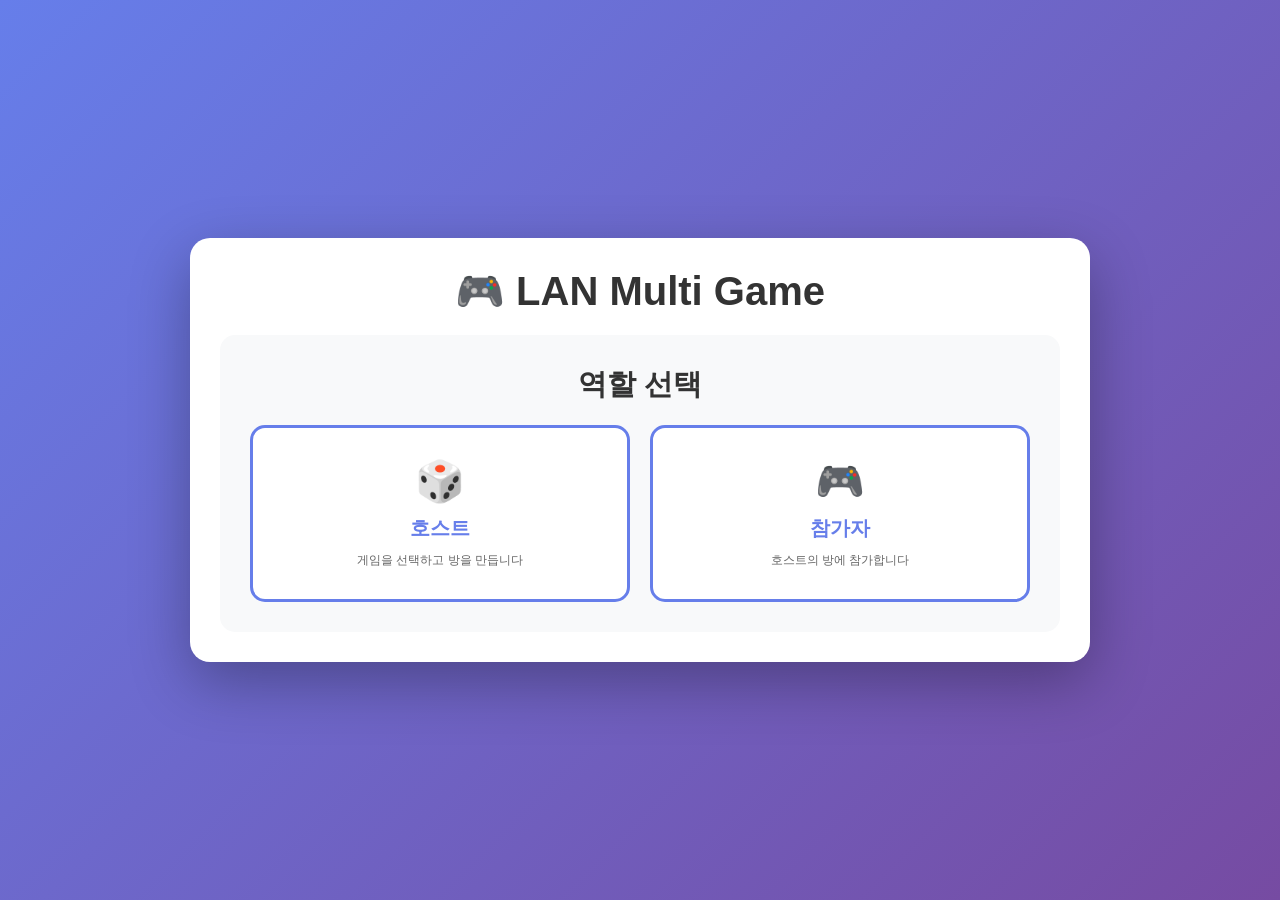
==== index.html @ 4d1293a5 "feat: 시간제한 기능 추가" ====
<!DOCTYPE html>
<html lang="ko">

<head>
  <meta charset="UTF-8">
  <meta name="viewport" content="width=device-width, initial-scale=1.0">
  <title>LAN Multi Game</title>
  <link rel="stylesheet" href="styles/reset.css">
  <link rel="stylesheet" href="styles/main.css">
  <link rel="stylesheet" href="styles/chess.css">
  <link rel="stylesheet" href="styles/gomoku.css">
</head>

<body>
  <div class="container">
    <h1 id="pageTitle">🎮 LAN Multi Game</h1>

    <!-- 역할 선택 -->
    <div class="role-selection" id="roleSelection">
      <h2>역할 선택</h2>
      <div class="role-buttons">
        <button class="role-btn" data-role="server">
          <span class="icon">🎲</span>
          <span class="title">호스트</span>
          <span class="desc">게임을 선택하고 방을 만듭니다</span>
        </button>
        <button class="role-btn" data-role="client">
          <span class="icon">🎮</span>
          <span class="title">참가자</span>
          <span class="desc">호스트의 방에 참가합니다</span>
        </button>
      </div>
    </div>

    <!-- 게임 선택 (서버 전용) -->
    <div class="game-selection" id="gameSelection">
      <h2>게임 선택</h2>
      <div class="game-buttons" id="gameButtons">
        <!-- 동적으로 생성됨 -->
      </div>
    </div>

    <!-- 서버 연결 (클라이언트 전용) -->
    <div class="connection-panel" id="connectionPanel">
      <h2>방 참가</h2>
      <div class="instruction">
        호스트에게 연결 코드를 받아 입력하세요.
      </div>
      <button class="action-btn primary full-width" id="connectBtn">연결 코드 입력</button>
    </div>

    <!-- 서버 정보 -->
    <div class="server-info" id="serverInfo">
      <h3>호스트 정보</h3>
      <div class="info-row">
        <strong>선택한 게임:</strong>
        <span id="selectedGameName">-</span>
      </div>
      <div class="info-row">
        <strong>상태:</strong>
        <span>
          <span class="status-indicator" id="statusIndicator"></span>
          <span id="serverStatus">대기 중...</span>
        </span>
      </div>
    </div>

    <!-- 게임 영역 -->
    <div id="gameArea">
      <div class="game-info">
        <div class="info-item">
          <strong>게임:</strong> <span id="currentGameName">-</span>
        </div>
        <div class="info-item">
          <strong>내 색상:</strong> <span id="myColor">-</span>
        </div>
        <div class="info-item">
          <strong>현재 차례:</strong> <span id="currentTurn">-</span>
        </div>
        <div class="info-item">
          <strong>남은 시간:</strong> <span id="turnTimer" class="timer">30</span>
        </div>
      </div>

      <!-- 게임 보드 컨테이너 -->
      <div id="boardContainer"></div>

      <div id="status">게임을 시작하세요</div>

      <div class="button-group">
        <button class="action-btn danger" id="resignBtn" disabled>기권</button>
        <button class="action-btn secondary" id="newGameBtn">새 게임</button>
      </div>
    </div>
  </div>

  <!-- 게임 로직 -->
  <script src="src/game/chess.js"></script>
  <script src="src/game/gomoku.js"></script>
  
  <!-- 렌더러 -->
  <script src="src/renderer/chess-renderer.js"></script>
  <script src="src/renderer/gomoku-renderer.js"></script>
  
  <!-- 네트워크 -->
  <script src="src/network/webrtc-manager.js"></script>
  <script src="src/network/signaling-ui.js"></script>
  
  <!-- 게임 레지스트리 및 메인 앱 -->
  <script src="src/game-registry.js"></script>
  <script src="src/app.js"></script>
</body>

</html>
---- styles/main.css ----
/* 공통 스타일 */
body {
  font-family: 'Segoe UI', Tahoma, Geneva, Verdana, sans-serif;
  background: linear-gradient(135deg, #667eea 0%, #764ba2 100%);
  display: flex;
  justify-content: center;
  align-items: center;
  min-height: 100vh;
  padding: 20px;
}

.container {
  background: white;
  border-radius: 20px;
  box-shadow: 0 20px 60px rgba(0, 0, 0, 0.3);
  padding: 30px;
  max-width: 900px;
  width: 100%;
}

h1,
h2,
h3 {
  text-align: center;
  color: #333;
  margin-bottom: 20px;
}

h1 {
  font-size: 2.5em;
}

h2 {
  font-size: 1.8em;
}

h3 {
  font-size: 1.3em;
}

/* 역할 선택 */
.role-selection {
  background: #f8f9fa;
  padding: 30px;
  border-radius: 15px;
  display: none;
}

.role-selection.active {
  display: block;
}

.role-buttons {
  display: flex;
  gap: 20px;
  margin-top: 20px;
}

.role-btn {
  flex: 1;
  padding: 30px 20px;
  border: 3px solid #667eea;
  background: white;
  border-radius: 15px;
  cursor: pointer;
  transition: all 0.3s;
  display: flex;
  flex-direction: column;
  align-items: center;
  gap: 10px;
}

.role-btn .icon {
  font-size: 3em;
}

.role-btn .title {
  font-size: 1.5em;
  font-weight: 600;
  color: #667eea;
}

.role-btn .desc {
  font-size: 0.9em;
  color: #666;
}

.role-btn:hover {
  background: #667eea;
  transform: translateY(-5px);
  box-shadow: 0 8px 20px rgba(102, 126, 234, 0.4);
}

.role-btn:hover .title {
  color: white;
}

.role-btn:hover .desc {
  color: #e8e8e8;
}

/* 게임 선택 */
.game-selection {
  background: #f8f9fa;
  padding: 30px;
  border-radius: 15px;
  display: none;
}

.game-selection.active {
  display: block;
}

.game-buttons {
  display: grid;
  grid-template-columns: repeat(auto-fit, minmax(200px, 1fr));
  gap: 20px;
  margin-top: 20px;
}

.game-btn {
  padding: 25px 20px;
  border: 3px solid #667eea;
  background: white;
  color: #667eea;
  border-radius: 12px;
  cursor: pointer;
  transition: all 0.3s;
  display: flex;
  flex-direction: column;
  align-items: center;
  gap: 10px;
  font-size: 1em;
  font-weight: 600;
}

.game-btn .icon {
  font-size: 2.5em;
}

.game-btn:hover {
  background: #667eea;
  color: white;
  transform: translateY(-3px);
  box-shadow: 0 5px 15px rgba(102, 126, 234, 0.4);
}

.game-btn.selected {
  background: #667eea;
  color: white;
  border-color: #5568d3;
}

/* 연결 패널 */
.connection-panel {
  background: #f8f9fa;
  padding: 25px;
  border-radius: 15px;
  display: none;
}

.connection-panel.active {
  display: block;
}

.instruction {
  background: #e6f7ff;
  padding: 12px;
  border-radius: 8px;
  margin-bottom: 20px;
  font-size: 0.95em;
  color: #555;
  line-height: 1.6;
}

.input-group {
  margin-bottom: 15px;
}

.input-group label {
  display: block;
  margin-bottom: 8px;
  color: #555;
  font-weight: 600;
}

.input-group input {
  width: 100%;
  padding: 12px;
  border: 2px solid #ddd;
  border-radius: 8px;
  font-size: 1em;
  font-family: monospace;
}

.input-group input:focus {
  outline: none;
  border-color: #667eea;
}

/* 버튼 스타일 */
.action-btn {
  padding: 12px 24px;
  font-size: 1em;
  font-weight: 600;
  border: none;
  border-radius: 8px;
  cursor: pointer;
  transition: all 0.3s;
}

.action-btn.primary {
  background: #48bb78;
  color: white;
}

.action-btn.primary:hover {
  background: #38a169;
  transform: translateY(-2px);
}

.action-btn.danger {
  background: #f56565;
  color: white;
}

.action-btn.danger:hover:not(:disabled) {
  background: #e53e3e;
  transform: translateY(-2px);
}

.action-btn.secondary {
  background: #667eea;
  color: white;
}

.action-btn.secondary:hover {
  background: #5568d3;
  transform: translateY(-2px);
}

.action-btn:disabled {
  opacity: 0.5;
  cursor: not-allowed;
  transform: none;
}

.action-btn.full-width {
  width: 100%;
}

/* 서버 정보 */
.server-info {
  background: #f8f9fa;
  padding: 20px;
  border-radius: 10px;
  margin-bottom: 20px;
  display: none;
}

.server-info.active {
  display: block;
}

.info-row {
  display: flex;
  justify-content: space-between;
  padding: 10px;
  background: white;
  border-radius: 5px;
  margin-bottom: 10px;
}

.info-row strong {
  color: #555;
}

.info-row span {
  color: #333;
  font-family: monospace;
}

.status-indicator {
  display: inline-block;
  width: 12px;
  height: 12px;
  border-radius: 50%;
  margin-right: 8px;
}

.status-indicator.waiting {
  background: #ed8936;
}

.status-indicator.ready {
  background: #48bb78;
}

/* 게임 영역 */
#gameArea {
  display: none;
}

#gameArea.active {
  display: block;
}

.game-info {
  display: flex;
  justify-content: space-between;
  margin-bottom: 20px;
  padding: 15px;
  background: #f5f5f5;
  border-radius: 10px;
}

.info-item {
  font-size: 1.1em;
  color: #555;
}

.info-item strong {
  color: #333;
}

/* 타이머 */
.timer {
  font-weight: 700;
  font-size: 1.2em;
  color: #48bb78;
  transition: color 0.3s;
}

.timer.warning {
  color: #ed8936;
}

.timer.danger {
  color: #f56565;
  animation: pulse 0.5s infinite;
}

@keyframes pulse {
  0%, 100% {
    opacity: 1;
  }
  50% {
    opacity: 0.6;
  }
}

/* 보드 컨테이너 */
#boardContainer {
  min-height: 400px;
  display: flex;
  justify-content: center;
  align-items: center;
}

/* 상태 메시지 */
#status {
  text-align: center;
  font-size: 1.3em;
  margin-top: 20px;
  padding: 15px;
  background: #f5f5f5;
  border-radius: 10px;
  font-weight: 600;
}

#status.turn {
  color: #48bb78;
}

#status.error {
  color: #f56565;
}

#status.gameover {
  color: #667eea;
  font-size: 1.5em;
}

/* 버튼 그룹 */
.button-group {
  display: flex;
  gap: 10px;
  margin-top: 20px;
}

.button-group button {
  flex: 1;
}

/* Signaling 모달 */
.signaling-modal {
  display: none;
  position: fixed;
  top: 0;
  left: 0;
  width: 100%;
  height: 100%;
  background: rgba(0, 0, 0, 0.7);
  justify-content: center;
  align-items: center;
  z-index: 1000;
}

.signaling-modal.active {
  display: flex;
}

.signaling-content {
  background: white;
  padding: 30px;
  border-radius: 15px;
  max-width: 500px;
  width: 90%;
  max-height: 90vh;
  overflow-y: auto;
  box-shadow: 0 10px 40px rgba(0, 0, 0, 0.3);
}

.signaling-content h2 {
  margin-bottom: 10px;
  color: #333;
}

.signaling-content p {
  margin-bottom: 20px;
  color: #666;
}

/* 단계 표시 */
.signaling-steps {
  display: flex;
  align-items: center;
  justify-content: center;
  margin-bottom: 25px;
}

.signaling-steps .step {
  width: 36px;
  height: 36px;
  border-radius: 50%;
  background: #e0e0e0;
  color: #888;
  display: flex;
  align-items: center;
  justify-content: center;
  font-weight: 600;
  transition: all 0.3s;
}

.signaling-steps .step.active {
  background: #667eea;
  color: white;
}

.signaling-steps .step.completed {
  background: #48bb78;
  color: white;
}

.signaling-steps .step-line {
  width: 60px;
  height: 3px;
  background: #e0e0e0;
  margin: 0 10px;
}

/* 섹션 */
.signaling-section {
  margin-bottom: 20px;
}

.signaling-section label {
  display: block;
  margin-bottom: 8px;
  color: #555;
  font-weight: 600;
}

.signaling-section textarea {
  width: 100%;
  padding: 12px;
  border: 2px solid #ddd;
  border-radius: 8px;
  font-size: 0.85em;
  font-family: monospace;
  resize: vertical;
  margin-bottom: 10px;
}

.signaling-section textarea:focus {
  outline: none;
  border-color: #667eea;
}

.signaling-section textarea[readonly] {
  background: #f8f9fa;
  cursor: text;
}

/* 상태 메시지 */
.signaling-status {
  padding: 12px;
  border-radius: 8px;
  margin-bottom: 15px;
  text-align: center;
  font-weight: 500;
}

.signaling-status.info {
  background: #e6f7ff;
  color: #1890ff;
}

.signaling-status.success {
  background: #f6ffed;
  color: #52c41a;
}

.signaling-status.warning {
  background: #fffbe6;
  color: #faad14;
}

.signaling-status.error {
  background: #fff2f0;
  color: #ff4d4f;
}

.copy-status {
  text-align: center;
  margin-top: 5px;
  font-size: 0.9em;
  color: #52c41a;
}

/* 반응형 */
@media (max-width: 768px) {
  .container {
    padding: 20px;
  }

  h1 {
    font-size: 2em;
  }

  .role-buttons {
    flex-direction: column;
  }

  .game-buttons {
    grid-template-columns: 1fr;
  }

  .game-info {
    flex-direction: column;
    gap: 10px;
  }
}
---- styles/chess.css ----
/* 체스 보드 */
.chess-board {
  display: grid;
  grid-template-columns: repeat(8, 70px);
  grid-template-rows: repeat(8, 70px);
  gap: 0;
  border: 3px solid #333;
  box-shadow: 0 10px 30px rgba(0, 0, 0, 0.2);
  background: #fff;
}

.chess-square {
  width: 70px;
  height: 70px;
  display: flex;
  align-items: center;
  justify-content: center;
  font-size: 3em;
  cursor: pointer;
  transition: all 0.2s;
  position: relative;
  user-select: none;
}

.chess-square.light {
  background-color: #f0d9b5;
}

.chess-square.dark {
  background-color: #b58863;
}

.chess-square:hover {
  opacity: 0.8;
}

.chess-square.selected {
  background-color: #baca44 !important;
  box-shadow: inset 0 0 10px rgba(0, 0, 0, 0.3);
}

.chess-square.valid-move::after {
  content: '';
  width: 20px;
  height: 20px;
  background: rgba(0, 255, 0, 0.4);
  border-radius: 50%;
  position: absolute;
}

.chess-square.valid-capture::after {
  content: '';
  width: 60px;
  height: 60px;
  border: 4px solid rgba(255, 0, 0, 0.5);
  border-radius: 50%;
  position: absolute;
}

.chess-square.in-check {
  background-color: #ff6b6b !important;
  animation: chess-pulse 1s infinite;
}

.chess-piece {
  pointer-events: none;
}

/* 체스 프로모션 모달 */
.chess-promotion-modal {
  display: none;
  position: fixed;
  top: 0;
  left: 0;
  width: 100%;
  height: 100%;
  background: rgba(0, 0, 0, 0.7);
  justify-content: center;
  align-items: center;
  z-index: 1000;
}

.chess-promotion-modal.active {
  display: flex;
}

.chess-promotion-content {
  background: white;
  padding: 30px;
  border-radius: 15px;
  text-align: center;
  box-shadow: 0 10px 40px rgba(0, 0, 0, 0.3);
}

.chess-promotion-content h2 {
  margin-bottom: 10px;
  color: #333;
}

.chess-promotion-content p {
  margin-bottom: 20px;
  color: #666;
}

/* 체스 프로모션 */
.promotion-pieces {
  display: flex;
  gap: 20px;
  margin-top: 20px;
}

.promotion-piece {
  font-size: 4em;
  cursor: pointer;
  padding: 10px;
  border-radius: 10px;
  transition: all 0.3s;
}

.promotion-piece:hover {
  background: #f0f0f0;
  transform: scale(1.1);
}

@keyframes chess-pulse {
  0%,
  100% {
    opacity: 1;
  }
  50% {
    opacity: 0.7;
  }
}

/* 반응형 체스 보드 */
@media (max-width: 768px) {
  .chess-board {
    grid-template-columns: repeat(8, 50px);
    grid-template-rows: repeat(8, 50px);
  }

  .chess-square {
    width: 50px;
    height: 50px;
    font-size: 2em;
  }

  .chess-square.valid-move::after {
    width: 15px;
    height: 15px;
  }

  .chess-square.valid-capture::after {
    width: 40px;
    height: 40px;
  }
}
---- styles/gomoku.css ----
/* 오목 보드 */
.gomoku-board {
  display: grid;
  grid-template-columns: repeat(15, 40px);
  grid-template-rows: repeat(15, 40px);
  gap: 0;
  background: #dcb35c;
  border: 3px solid #8b6914;
  box-shadow: 0 10px 30px rgba(0, 0, 0, 0.2);
}

.gomoku-cell {
  width: 40px;
  height: 40px;
  border: 1px solid #8b6914;
  display: flex;
  align-items: center;
  justify-content: center;
  cursor: pointer;
  position: relative;
}

.gomoku-cell:hover:not(.has-stone) {
  background: rgba(255, 255, 255, 0.3);
}

.gomoku-cell.has-stone {
  cursor: default;
}

.gomoku-stone {
  width: 34px;
  height: 34px;
  border-radius: 50%;
  box-shadow: 2px 2px 4px rgba(0, 0, 0, 0.3);
  pointer-events: none;
}

.gomoku-stone.black {
  background: radial-gradient(circle at 30% 30%, #555, #000);
}

.gomoku-stone.white {
  background: radial-gradient(circle at 30% 30%, #fff, #ddd);
}

.gomoku-stone.winning {
  animation: gomoku-winning 0.5s ease-in-out 3;
}

@keyframes gomoku-winning {
  0%,
  100% {
    transform: scale(1);
  }
  50% {
    transform: scale(1.2);
  }
}

/* 반응형 오목 보드 */
@media (max-width: 768px) {
  .gomoku-board {
    grid-template-columns: repeat(15, 30px);
    grid-template-rows: repeat(15, 30px);
  }

  .gomoku-cell {
    width: 30px;
    height: 30px;
  }

  .gomoku-stone {
    width: 26px;
    height: 26px;
  }
}
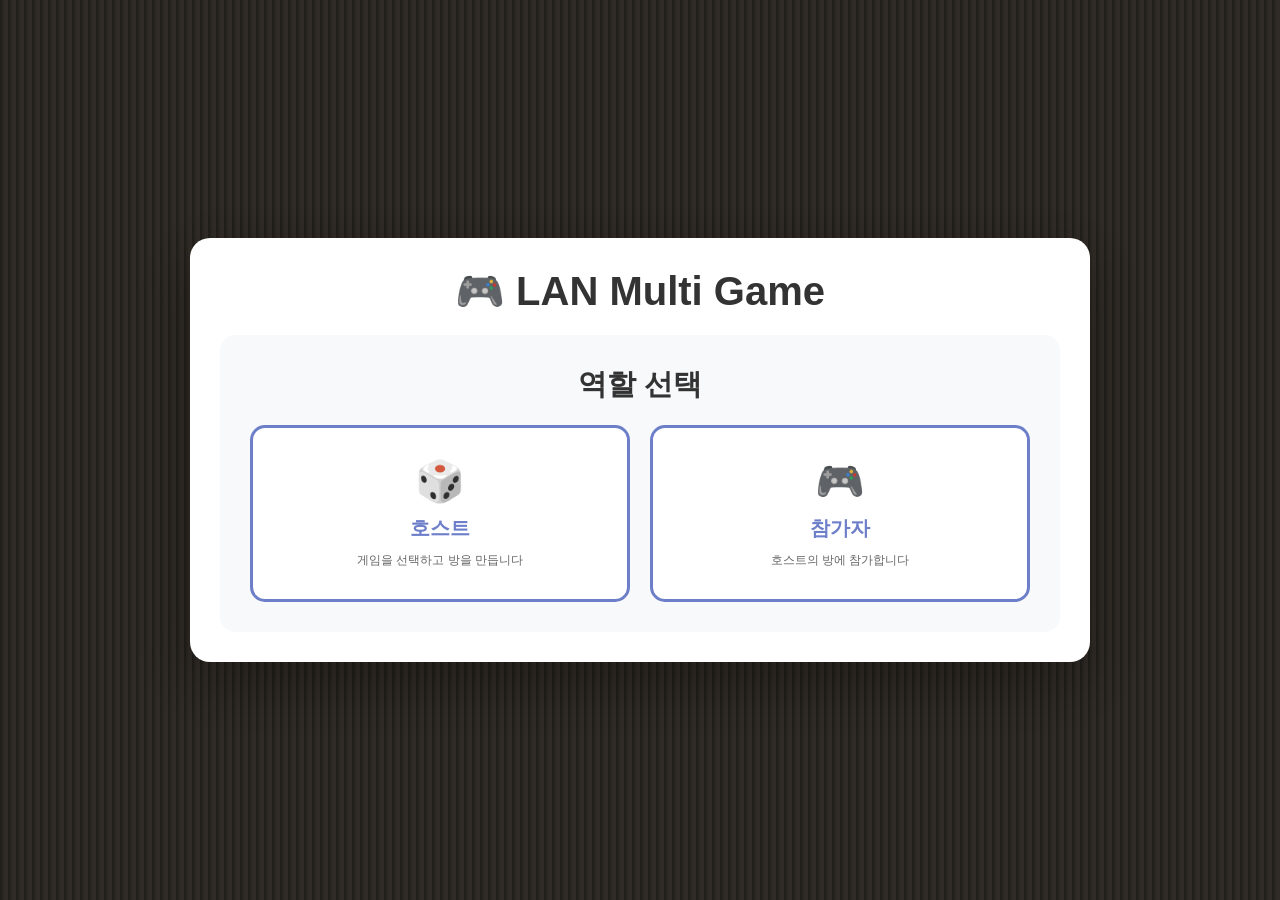
==== commit ebe8d64b: "fix: 게임요소만 보이게 ux 수정" ====
--- a/index.html
+++ b/index.html
@@ -67,7 +67,7 @@
 
     <!-- 게임 영역 -->
     <div id="gameArea">
-      <div class="game-info">
+      <div class="game-info" id="gameInfo">
         <div class="info-item">
           <strong>게임:</strong> <span id="currentGameName">-</span>
         </div>
@@ -77,19 +77,42 @@
         <div class="info-item">
           <strong>현재 차례:</strong> <span id="currentTurn">-</span>
         </div>
-        <div class="info-item">
-          <strong>남은 시간:</strong> <span id="turnTimer" class="timer">30</span>
+      </div>
+
+      <!-- 게임 보드와 턴 표시기 래퍼 -->
+      <div class="game-board-wrapper">
+        <!-- 왼쪽 턴 표시기 (나) -->
+        <div class="turn-indicator left" id="turnIndicatorLeft">
+          <div class="turn-label">ME</div>
+          <div class="timer-bar-wrapper">
+            <div class="timer-bar" id="myTimerBar"></div>
+          </div>
+          <div class="timer-text" id="myTimerText">30</div>
+        </div>
+
+        <!-- 게임 보드 컨테이너 -->
+        <div id="boardContainer"></div>
+
+        <!-- 오른쪽 턴 표시기 (상대방) -->
+        <div class="turn-indicator right" id="turnIndicatorRight">
+          <div class="turn-label">OPPONENT</div>
+          <div class="timer-bar-wrapper">
+            <div class="timer-bar" id="opponentTimerBar"></div>
+          </div>
+          <div class="timer-text" id="opponentTimerText">30</div>
         </div>
       </div>
-
-      <!-- 게임 보드 컨테이너 -->
-      <div id="boardContainer"></div>
-
-      <div id="status">게임을 시작하세요</div>
 
       <div class="button-group">
         <button class="action-btn danger" id="resignBtn" disabled>기권</button>
         <button class="action-btn secondary" id="newGameBtn">새 게임</button>
+      </div>
+    </div>
+
+    <!-- 게임 상태 오버레이 -->
+    <div class="game-overlay" id="gameOverlay">
+      <div class="overlay-content">
+        <div class="overlay-message" id="overlayMessage">Winner!</div>
       </div>
     </div>
   </div>
--- a/styles/main.css
+++ b/styles/main.css
@@ -1,7 +1,26 @@
 /* 공통 스타일 */
 body {
   font-family: 'Segoe UI', Tahoma, Geneva, Verdana, sans-serif;
-  background: linear-gradient(135deg, #667eea 0%, #764ba2 100%);
+  background:
+    linear-gradient(rgba(0, 0, 0, 0.2), rgba(0, 0, 0, 0.2)),
+    repeating-linear-gradient(90deg,
+      #2a2620 0px,
+      #2a2620 2px,
+      #332e28 2px,
+      #332e28 4px,
+      #3d3630 4px,
+      #3d3630 8px
+    ),
+    repeating-linear-gradient(0deg,
+      #2a2620 0px,
+      #2a2620 20px,
+      #332e28 20px,
+      #332e28 40px,
+      #3d3630 40px,
+      #3d3630 60px
+    );
+  background-size: 100% 100%;
+  filter: grayscale(0.3);
   display: flex;
   justify-content: center;
   align-items: center;
@@ -312,6 +331,7 @@
   padding: 15px;
   background: #f5f5f5;
   border-radius: 10px;
+  transition: all 0.5s ease-in-out;
 }
 
 .info-item {
@@ -323,30 +343,20 @@
   color: #333;
 }
 
-/* 타이머 */
-.timer {
-  font-weight: 700;
-  font-size: 1.2em;
-  color: #48bb78;
-  transition: color 0.3s;
-}
-
-.timer.warning {
-  color: #ed8936;
-}
-
-.timer.danger {
-  color: #f56565;
-  animation: pulse 0.5s infinite;
-}
-
-@keyframes pulse {
-  0%, 100% {
-    opacity: 1;
-  }
-  50% {
-    opacity: 0.6;
-  }
+/* 게임 집중 모드에서 게임 정보 숨기기 */
+.container.game-focused .game-info {
+  display: none;
+}
+
+
+/* 게임 보드 래퍼 (턴 표시기 포함) */
+.game-board-wrapper {
+  position: relative;
+  display: flex;
+  justify-content: center;
+  align-items: center;
+  margin: 20px 0;
+  min-height: 400px;
 }
 
 /* 보드 컨테이너 */
@@ -355,30 +365,197 @@
   display: flex;
   justify-content: center;
   align-items: center;
-}
-
-/* 상태 메시지 */
-#status {
+  position: relative;
+  z-index: 1;
+}
+
+/* 턴 표시기 */
+.turn-indicator {
+  position: absolute;
+  top: 0;
+  bottom: 0;
+  width: 150px;
+  display: flex;
+  flex-direction: column;
+  align-items: center;
+  justify-content: center;
+  gap: 20px;
+  opacity: 0.3;
+  transition: all 0.4s ease;
+  pointer-events: none;
+}
+
+.turn-indicator.left {
+  left: -150px;
+  background: linear-gradient(to right,
+    rgba(102, 126, 234, 0.6) 0%,
+    rgba(102, 126, 234, 0.4) 50%,
+    rgba(102, 126, 234, 0) 100%);
+}
+
+.turn-indicator.right {
+  right: -150px;
+  background: linear-gradient(to left,
+    rgba(245, 101, 101, 0.6) 0%,
+    rgba(245, 101, 101, 0.4) 50%,
+    rgba(245, 101, 101, 0) 100%);
+}
+
+.turn-indicator.active {
+  opacity: 1;
+  animation: turnGlow 2s ease-in-out infinite;
+}
+
+.turn-label {
+  font-size: 1.5em;
+  font-weight: 700;
+  color: white;
+  text-shadow: 2px 2px 8px rgba(0, 0, 0, 0.5);
+  letter-spacing: 3px;
+  transform: rotate(-90deg);
+  white-space: nowrap;
+}
+
+/* 타이머 바 래퍼 */
+.timer-bar-wrapper {
+  width: 30px;
+  height: 200px;
+  background: rgba(0, 0, 0, 0.3);
+  border-radius: 15px;
+  overflow: hidden;
+  border: 2px solid rgba(255, 255, 255, 0.2);
+  position: relative;
+}
+
+/* 타이머 바 (하단에서 상단으로 채워짐) */
+.timer-bar {
+  position: absolute;
+  bottom: 0;
+  left: 0;
+  width: 100%;
+  height: 100%;
+  background: linear-gradient(to top,
+    rgba(72, 187, 120, 0.9) 0%,
+    rgba(72, 187, 120, 0.7) 100%);
+  transition: height 1s linear, background 0.3s ease;
+}
+
+.turn-indicator.left .timer-bar {
+  background: linear-gradient(to top,
+    rgba(102, 126, 234, 0.9) 0%,
+    rgba(102, 126, 234, 0.7) 100%);
+}
+
+.turn-indicator.right .timer-bar {
+  background: linear-gradient(to top,
+    rgba(245, 101, 101, 0.9) 0%,
+    rgba(245, 101, 101, 0.7) 100%);
+}
+
+/* 타이머 바 경고 상태 */
+.timer-bar.warning {
+  background: linear-gradient(to top,
+    rgba(237, 137, 54, 0.9) 0%,
+    rgba(237, 137, 54, 0.7) 100%);
+}
+
+.timer-bar.danger {
+  background: linear-gradient(to top,
+    rgba(245, 101, 101, 0.9) 0%,
+    rgba(245, 101, 101, 0.7) 100%);
+  animation: timerBarPulse 0.5s ease-in-out infinite;
+}
+
+@keyframes timerBarPulse {
+  0%, 100% {
+    opacity: 1;
+  }
+  50% {
+    opacity: 0.7;
+  }
+}
+
+/* 타이머 텍스트 */
+.timer-text {
+  font-size: 1.8em;
+  font-weight: 900;
+  color: white;
+  text-shadow: 2px 2px 8px rgba(0, 0, 0, 0.7);
+  min-width: 40px;
   text-align: center;
-  font-size: 1.3em;
-  margin-top: 20px;
-  padding: 15px;
-  background: #f5f5f5;
-  border-radius: 10px;
-  font-weight: 600;
-}
-
-#status.turn {
-  color: #48bb78;
-}
-
-#status.error {
-  color: #f56565;
-}
-
-#status.gameover {
-  color: #667eea;
-  font-size: 1.5em;
+}
+
+@keyframes turnGlow {
+  0%, 100% {
+    opacity: 0.8;
+  }
+  50% {
+    opacity: 1;
+  }
+}
+
+/* 게임 상태 오버레이 */
+.game-overlay {
+  display: none;
+  position: fixed;
+  top: 0;
+  left: 0;
+  width: 100%;
+  height: 100%;
+  background: rgba(0, 0, 0, 0.85);
+  z-index: 9999;
+  justify-content: center;
+  align-items: center;
+  backdrop-filter: blur(5px);
+}
+
+.game-overlay.active {
+  display: flex;
+  animation: overlayFadeIn 0.5s ease-out;
+}
+
+.overlay-content {
+  text-align: center;
+  animation: overlaySlideUp 0.6s ease-out;
+}
+
+.overlay-message {
+  font-size: 5em;
+  font-weight: 900;
+  color: white;
+  text-shadow: 0 0 30px rgba(255, 255, 255, 0.5),
+               0 0 60px rgba(102, 126, 234, 0.8);
+  letter-spacing: 5px;
+  animation: overlayPulse 2s ease-in-out infinite;
+}
+
+@keyframes overlayFadeIn {
+  from {
+    opacity: 0;
+  }
+  to {
+    opacity: 1;
+  }
+}
+
+@keyframes overlaySlideUp {
+  from {
+    transform: translateY(50px);
+    opacity: 0;
+  }
+  to {
+    transform: translateY(0);
+    opacity: 1;
+  }
+}
+
+@keyframes overlayPulse {
+  0%, 100% {
+    transform: scale(1);
+  }
+  50% {
+    transform: scale(1.05);
+  }
 }
 
 /* 버튼 그룹 */
@@ -538,6 +715,124 @@
   color: #52c41a;
 }
 
+/* 게임 집중 모드 */
+.container.game-focused {
+  max-width: 1000px;
+  transition: all 0.5s ease-in-out;
+}
+
+.container.game-focused #pageTitle {
+  font-size: 1.5em;
+  margin-bottom: 10px;
+  transition: all 0.4s ease-in-out;
+}
+
+/* 비게임 요소 숨기기 */
+.container.game-focused .server-info {
+  max-height: 0;
+  opacity: 0;
+  overflow: hidden;
+  margin: 0;
+  padding: 0;
+  transition: all 0.5s ease-in-out;
+}
+
+.container.game-focused .connection-panel {
+  max-height: 0;
+  opacity: 0;
+  overflow: hidden;
+  margin: 0;
+  padding: 0;
+  transition: all 0.5s ease-in-out;
+}
+
+/* 게임 영역 강조 */
+.container.game-focused #gameArea {
+  animation: gameAreaGlow 0.8s ease-in-out;
+}
+
+@keyframes gameAreaGlow {
+  0% {
+    transform: scale(0.98);
+    opacity: 0.8;
+  }
+  50% {
+    box-shadow: 0 0 30px rgba(102, 126, 234, 0.3);
+  }
+  100% {
+    transform: scale(1);
+    opacity: 1;
+  }
+}
+
+/* 게임 정보 강조 */
+.container.game-focused .game-info {
+  background: linear-gradient(135deg, #667eea15, #764ba215);
+  border: 2px solid #667eea40;
+  box-shadow: 0 4px 15px rgba(102, 126, 234, 0.15);
+  transition: all 0.5s ease-in-out;
+  animation: slideDown 0.5s ease-out;
+}
+
+@keyframes slideDown {
+  0% {
+    transform: translateY(-20px);
+    opacity: 0;
+  }
+  100% {
+    transform: translateY(0);
+    opacity: 1;
+  }
+}
+
+/* 보드 컨테이너 강조 */
+.container.game-focused #boardContainer {
+  animation: boardFadeIn 0.6s ease-in-out;
+  box-shadow: 0 8px 25px rgba(0, 0, 0, 0.1);
+  border-radius: 10px;
+  padding: 10px;
+  background: rgba(255, 255, 255, 0.5);
+}
+
+@keyframes boardFadeIn {
+  0% {
+    opacity: 0;
+    transform: scale(0.95);
+  }
+  100% {
+    opacity: 1;
+    transform: scale(1);
+  }
+}
+
+/* 턴 표시기 강조 */
+.container.game-focused .turn-indicator.active {
+  animation: turnIndicatorGlow 2s ease-in-out infinite;
+}
+
+@keyframes turnIndicatorGlow {
+  0%, 100% {
+    opacity: 0.8;
+    filter: brightness(1);
+  }
+  50% {
+    opacity: 1;
+    filter: brightness(1.2);
+  }
+}
+
+
+/* 버튼 강조 */
+.container.game-focused .button-group button {
+  box-shadow: 0 4px 10px rgba(0, 0, 0, 0.1);
+  transition: all 0.3s ease-in-out;
+}
+
+.container.game-focused .button-group button:hover:not(:disabled) {
+  box-shadow: 0 6px 20px rgba(0, 0, 0, 0.2);
+  transform: translateY(-3px);
+}
+
 /* 반응형 */
 @media (max-width: 768px) {
   .container {
@@ -560,4 +855,43 @@
     flex-direction: column;
     gap: 10px;
   }
-}
+
+  .container.game-focused #pageTitle {
+    font-size: 1.3em;
+  }
+
+  /* 턴 표시기 반응형 */
+  .turn-indicator {
+    width: 80px;
+    gap: 10px;
+  }
+
+  .turn-indicator.left {
+    left: -80px;
+  }
+
+  .turn-indicator.right {
+    right: -80px;
+  }
+
+  .turn-label {
+    font-size: 1em;
+    letter-spacing: 2px;
+  }
+
+  /* 타이머 바 반응형 */
+  .timer-bar-wrapper {
+    width: 20px;
+    height: 150px;
+  }
+
+  .timer-text {
+    font-size: 1.3em;
+  }
+
+  /* 오버레이 메시지 반응형 */
+  .overlay-message {
+    font-size: 3em;
+    letter-spacing: 3px;
+  }
+}
--- a/styles/chess.css
+++ b/styles/chess.css
@@ -60,6 +60,10 @@
 .chess-square.in-check {
   background-color: #ff6b6b !important;
   animation: chess-pulse 1s infinite;
+}
+
+.chess-square.last-move {
+  background-color: rgba(255, 255, 0, 0.5) !important;
 }
 
 .chess-piece {
--- a/styles/gomoku.css
+++ b/styles/gomoku.css
@@ -26,6 +26,10 @@
 
 .gomoku-cell.has-stone {
   cursor: default;
+}
+
+.gomoku-cell.last-move {
+  background-color: rgba(255, 0, 0, 0.3);
 }
 
 .gomoku-stone {
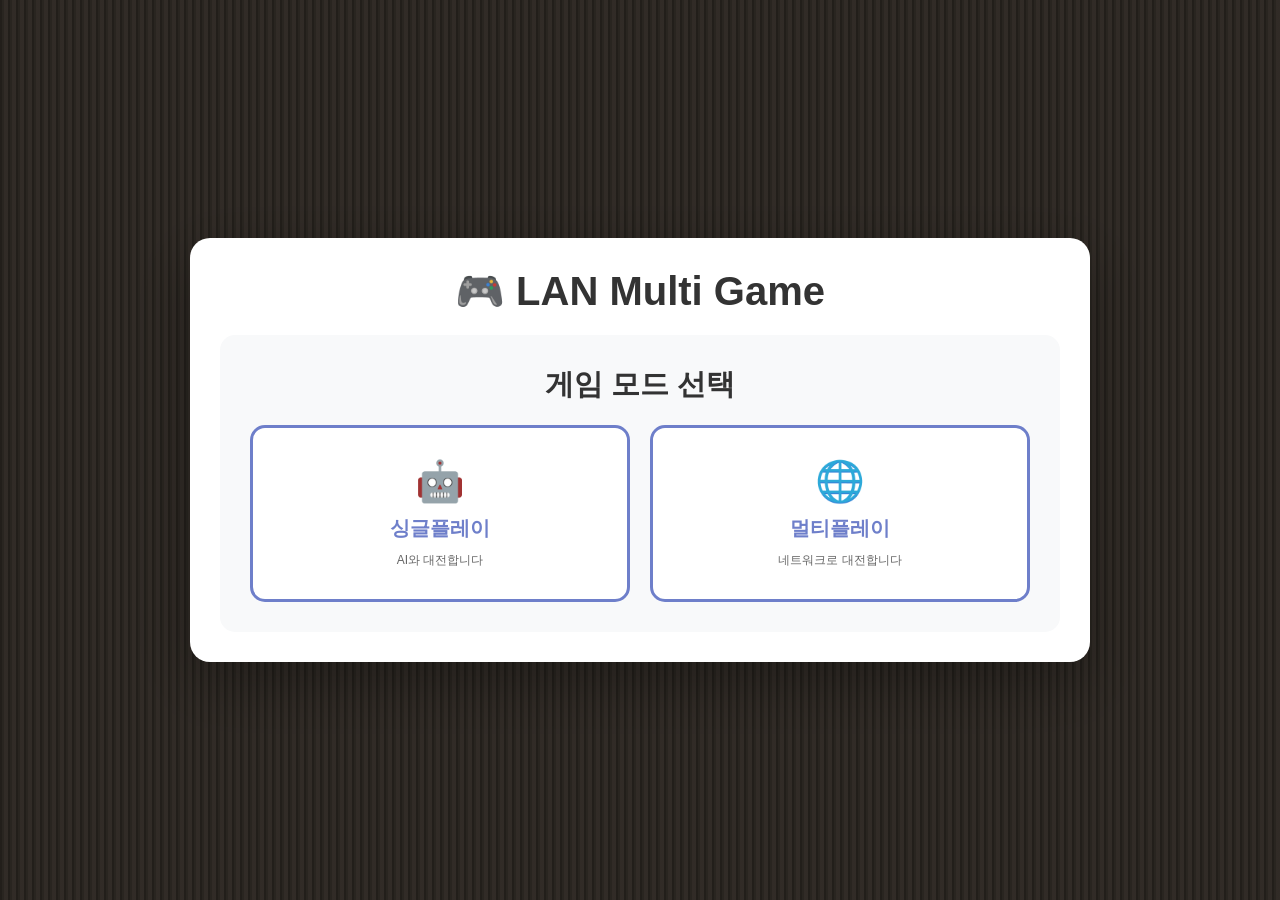
==== commit c27646f8: "feat: 체스 AI 싱글플레이 모드 추가 - Minimax + Alpha-Beta Pruning 알고리즘 구현 - 난이도 선택 기능 (쉬움/중간/어려움) - 보드 평가 함수 (기" ====
--- a/index.html
+++ b/index.html
@@ -9,11 +9,49 @@
   <link rel="stylesheet" href="styles/main.css">
   <link rel="stylesheet" href="styles/chess.css">
   <link rel="stylesheet" href="styles/gomoku.css">
+  <link rel="stylesheet" href="styles/janggi.css">
+  <link rel="stylesheet" href="styles/tetris.css">
 </head>
 
 <body>
   <div class="container">
     <h1 id="pageTitle">🎮 LAN Multi Game</h1>
+
+    <!-- 게임 모드 선택 -->
+    <div class="mode-selection" id="modeSelection">
+      <h2>게임 모드 선택</h2>
+      <div class="mode-buttons">
+        <button class="mode-btn" data-mode="singleplayer">
+          <span class="icon">🤖</span>
+          <span class="title">싱글플레이</span>
+          <span class="desc">AI와 대전합니다</span>
+        </button>
+        <button class="mode-btn" data-mode="multiplayer">
+          <span class="icon">🌐</span>
+          <span class="title">멀티플레이</span>
+          <span class="desc">네트워크로 대전합니다</span>
+        </button>
+      </div>
+    </div>
+
+    <!-- 난이도 선택 -->
+    <div class="difficulty-selection" id="difficultySelection">
+      <h2>난이도 선택</h2>
+      <div class="difficulty-buttons">
+        <button class="difficulty-btn" data-difficulty="easy">
+          <span class="icon">😊</span>
+          <span>쉬움</span>
+        </button>
+        <button class="difficulty-btn" data-difficulty="medium">
+          <span class="icon">😐</span>
+          <span>중간</span>
+        </button>
+        <button class="difficulty-btn" data-difficulty="hard">
+          <span class="icon">😈</span>
+          <span>어려움</span>
+        </button>
+      </div>
+    </div>
 
     <!-- 역할 선택 -->
     <div class="role-selection" id="roleSelection">
@@ -120,18 +158,27 @@
   <!-- 게임 로직 -->
   <script src="src/game/chess.js"></script>
   <script src="src/game/gomoku.js"></script>
-  
+  <script src="src/game/janggi.js"></script>
+  <script src="src/game/tetris.js"></script>
+
+  <!-- AI 엔진 (싱글플레이용) -->
+  <script src="src/ai/piece-square-tables.js"></script>
+  <script src="src/ai/chess-evaluator.js"></script>
+  <script src="src/ai/chess-ai.js"></script>
+
   <!-- 렌더러 -->
   <script src="src/renderer/chess-renderer.js"></script>
   <script src="src/renderer/gomoku-renderer.js"></script>
-  
+  <script src="src/renderer/janggi-renderer.js"></script>
+  <script src="src/renderer/tetris-renderer.js"></script>
+
   <!-- 네트워크 -->
   <script src="src/network/webrtc-manager.js"></script>
   <script src="src/network/signaling-ui.js"></script>
-  
+
   <!-- 게임 레지스트리 및 메인 앱 -->
   <script src="src/game-registry.js"></script>
   <script src="src/app.js"></script>
 </body>
 
-</html>
+</html>
--- a/styles/main.css
+++ b/styles/main.css
@@ -1,24 +1,17 @@
 /* 공통 스타일 */
+html, body {
+  margin: 0;
+  padding: 0;
+  width: 100%;
+  height: 100%;
+  overflow-x: hidden;
+}
+
 body {
   font-family: 'Segoe UI', Tahoma, Geneva, Verdana, sans-serif;
-  background:
-    linear-gradient(rgba(0, 0, 0, 0.2), rgba(0, 0, 0, 0.2)),
-    repeating-linear-gradient(90deg,
-      #2a2620 0px,
-      #2a2620 2px,
-      #332e28 2px,
-      #332e28 4px,
-      #3d3630 4px,
-      #3d3630 8px
-    ),
-    repeating-linear-gradient(0deg,
-      #2a2620 0px,
-      #2a2620 20px,
-      #332e28 20px,
-      #332e28 40px,
-      #3d3630 40px,
-      #3d3630 60px
-    );
+  background: linear-gradient(rgba(0, 0, 0, 0.2), rgba(0, 0, 0, 0.2)),
+    repeating-linear-gradient(90deg, #2a2620 0px, #2a2620 2px, #332e28 2px, #332e28 4px, #3d3630 4px, #3d3630 8px),
+    repeating-linear-gradient(0deg, #2a2620 0px, #2a2620 20px, #332e28 20px, #332e28 40px, #3d3630 40px, #3d3630 60px);
   background-size: 100% 100%;
   filter: grayscale(0.3);
   display: flex;
@@ -26,6 +19,70 @@
   align-items: center;
   min-height: 100vh;
   padding: 20px;
+}
+
+/* 테트리스 모드 배경 */
+body.tetris-mode {
+  background:
+    radial-gradient(ellipse at top, rgba(102, 126, 234, 0.15) 0%, transparent 60%),
+    radial-gradient(ellipse at bottom, rgba(118, 75, 162, 0.15) 0%, transparent 60%),
+    linear-gradient(135deg, #0f0c29 0%, #1a1a2e 50%, #16213e 100%);
+  background-attachment: fixed;
+  filter: none;
+  padding: 0;
+  overflow: hidden;
+  height: 100vh;
+  min-height: 100vh;
+  max-height: 100vh;
+}
+
+/* 테트리스 모드 애니메이션 배경 효과 */
+body.tetris-mode::before {
+  content: '';
+  position: fixed;
+  top: 0;
+  left: 0;
+  width: 100%;
+  height: 100%;
+  background-image:
+    repeating-linear-gradient(90deg,
+      transparent,
+      transparent 50px,
+      rgba(102, 126, 234, 0.1) 50px,
+      rgba(102, 126, 234, 0.1) 51px),
+    repeating-linear-gradient(0deg,
+      transparent,
+      transparent 50px,
+      rgba(118, 75, 162, 0.1) 50px,
+      rgba(118, 75, 162, 0.1) 51px);
+  pointer-events: none;
+  z-index: 10;
+}
+
+/* 테트리스 모드 장식 효과 - 빛나는 원 */
+body.tetris-mode::after {
+  content: '';
+  position: fixed;
+  top: 50%;
+  left: 50%;
+  transform: translate(-50%, -50%);
+  width: 80%;
+  height: 80%;
+  background: radial-gradient(circle, rgba(102, 126, 234, 0.05) 0%, transparent 70%);
+  pointer-events: none;
+  z-index: 5;
+  animation: pulse 4s ease-in-out infinite;
+}
+
+@keyframes pulse {
+  0%, 100% {
+    opacity: 0.5;
+    transform: translate(-50%, -50%) scale(1);
+  }
+  50% {
+    opacity: 0.8;
+    transform: translate(-50%, -50%) scale(1.05);
+  }
 }
 
 .container {
@@ -37,6 +94,10 @@
   width: 100%;
 }
 
+.rotated {
+  rotate: 180deg;
+}
+
 h1,
 h2,
 h3 {
@@ -55,6 +116,229 @@
 
 h3 {
   font-size: 1.3em;
+}
+
+/* ========================================
+   기물 이동 애니메이션 공통 스타일
+   ======================================== */
+
+/* 애니메이션 중인 기물 */
+.piece-animating {
+  position: fixed !important;
+  z-index: 10000;
+  pointer-events: none;
+  will-change: transform;
+}
+
+/* 기물 이동 애니메이션 키프레임 */
+@keyframes pieceMove {
+  0% {
+    transform: scale(1);
+    filter: drop-shadow(0 2px 4px rgba(0, 0, 0, 0.2));
+  }
+  25% {
+    transform: scale(1.2);
+    filter: drop-shadow(0 8px 16px rgba(0, 0, 0, 0.3));
+  }
+  50% {
+    transform: scale(1.3);
+    filter: drop-shadow(0 15px 25px rgba(0, 0, 0, 0.4));
+  }
+  75% {
+    transform: scale(1.2);
+    filter: drop-shadow(0 8px 16px rgba(0, 0, 0, 0.3));
+  }
+  100% {
+    transform: scale(1);
+    filter: drop-shadow(0 2px 4px rgba(0, 0, 0, 0.2));
+  }
+}
+
+/* 잡힌 기물 사라지는 애니메이션 */
+@keyframes pieceCaptured {
+  0% {
+    transform: scale(1);
+    opacity: 1;
+  }
+  50% {
+    transform: scale(1.2) rotate(10deg);
+    opacity: 0.7;
+  }
+  100% {
+    transform: scale(0) rotate(45deg);
+    opacity: 0;
+  }
+}
+
+/* 기물 착지 애니메이션 */
+@keyframes pieceLand {
+  0% {
+    transform: scale(1.1);
+  }
+  50% {
+    transform: scale(0.95);
+  }
+  100% {
+    transform: scale(1);
+  }
+}
+
+/* ======================================== */
+
+/* 게임 모드 선택 */
+.mode-selection {
+  background: #f8f9fa;
+  padding: 30px;
+  border-radius: 15px;
+  display: none;
+}
+
+.mode-selection.active {
+  display: block;
+}
+
+.mode-buttons {
+  display: flex;
+  gap: 20px;
+  margin-top: 20px;
+}
+
+.mode-btn {
+  flex: 1;
+  padding: 30px 20px;
+  border: 3px solid #667eea;
+  background: white;
+  border-radius: 15px;
+  cursor: pointer;
+  transition: all 0.3s;
+  display: flex;
+  flex-direction: column;
+  align-items: center;
+  gap: 10px;
+}
+
+.mode-btn .icon {
+  font-size: 3em;
+}
+
+.mode-btn .title {
+  font-size: 1.5em;
+  font-weight: 600;
+  color: #667eea;
+}
+
+.mode-btn .desc {
+  font-size: 0.9em;
+  color: #666;
+}
+
+.mode-btn:hover {
+  background: #667eea;
+  transform: translateY(-5px);
+  box-shadow: 0 8px 20px rgba(102, 126, 234, 0.4);
+}
+
+.mode-btn:hover .title {
+  color: white;
+}
+
+.mode-btn:hover .desc {
+  color: #e8e8e8;
+}
+
+/* 난이도 선택 */
+.difficulty-selection {
+  background: #f8f9fa;
+  padding: 30px;
+  border-radius: 15px;
+  display: none;
+}
+
+.difficulty-selection.active {
+  display: block;
+}
+
+.difficulty-buttons {
+  display: flex;
+  gap: 20px;
+  justify-content: center;
+  margin-top: 20px;
+}
+
+.difficulty-btn {
+  flex: 1;
+  max-width: 200px;
+  padding: 30px 20px;
+  border: 3px solid #48bb78;
+  background: white;
+  border-radius: 15px;
+  cursor: pointer;
+  transition: all 0.3s;
+  display: flex;
+  flex-direction: column;
+  align-items: center;
+  gap: 10px;
+  font-size: 1.2em;
+  font-weight: 600;
+  color: #48bb78;
+}
+
+.difficulty-btn .icon {
+  font-size: 2.5em;
+}
+
+.difficulty-btn:hover {
+  background: #48bb78;
+  color: white;
+  transform: translateY(-5px);
+  box-shadow: 0 8px 20px rgba(72, 187, 120, 0.4);
+}
+
+.difficulty-btn[data-difficulty="easy"]:hover {
+  background: #48bb78;
+  border-color: #38a169;
+}
+
+.difficulty-btn[data-difficulty="medium"]:hover {
+  background: #ed8936;
+  border-color: #dd6b20;
+}
+
+.difficulty-btn[data-difficulty="hard"]:hover {
+  background: #f56565;
+  border-color: #e53e3e;
+}
+
+/* AI 생각 중 오버레이 */
+.ai-thinking {
+  position: absolute;
+  top: 50%;
+  left: 50%;
+  transform: translate(-50%, -50%);
+  background: rgba(0, 0, 0, 0.8);
+  color: white;
+  padding: 20px 40px;
+  border-radius: 10px;
+  font-size: 18px;
+  z-index: 1000;
+  font-weight: 600;
+}
+
+.ai-thinking::after {
+  content: '...';
+  animation: dots 1.5s infinite;
+}
+
+@keyframes dots {
+  0%, 20% {
+    content: '.';
+  }
+  40% {
+    content: '..';
+  }
+  60%, 100% {
+    content: '...';
+  }
 }
 
 /* 역할 선택 */
@@ -348,7 +632,6 @@
   display: none;
 }
 
-
 /* 게임 보드 래퍼 (턴 표시기 포함) */
 .game-board-wrapper {
   position: relative;
@@ -387,18 +670,12 @@
 
 .turn-indicator.left {
   left: -150px;
-  background: linear-gradient(to right,
-    rgba(102, 126, 234, 0.6) 0%,
-    rgba(102, 126, 234, 0.4) 50%,
-    rgba(102, 126, 234, 0) 100%);
+  background: linear-gradient(to right, rgba(102, 126, 234, 0.6) 0%, rgba(102, 126, 234, 0.4) 50%, rgba(102, 126, 234, 0) 100%);
 }
 
 .turn-indicator.right {
   right: -150px;
-  background: linear-gradient(to left,
-    rgba(245, 101, 101, 0.6) 0%,
-    rgba(245, 101, 101, 0.4) 50%,
-    rgba(245, 101, 101, 0) 100%);
+  background: linear-gradient(to left, rgba(245, 101, 101, 0.6) 0%, rgba(245, 101, 101, 0.4) 50%, rgba(245, 101, 101, 0) 100%);
 }
 
 .turn-indicator.active {
@@ -434,40 +711,31 @@
   left: 0;
   width: 100%;
   height: 100%;
-  background: linear-gradient(to top,
-    rgba(72, 187, 120, 0.9) 0%,
-    rgba(72, 187, 120, 0.7) 100%);
+  background: linear-gradient(to top, rgba(72, 187, 120, 0.9) 0%, rgba(72, 187, 120, 0.7) 100%);
   transition: height 1s linear, background 0.3s ease;
 }
 
 .turn-indicator.left .timer-bar {
-  background: linear-gradient(to top,
-    rgba(102, 126, 234, 0.9) 0%,
-    rgba(102, 126, 234, 0.7) 100%);
+  background: linear-gradient(to top, rgba(102, 126, 234, 0.9) 0%, rgba(102, 126, 234, 0.7) 100%);
 }
 
 .turn-indicator.right .timer-bar {
-  background: linear-gradient(to top,
-    rgba(245, 101, 101, 0.9) 0%,
-    rgba(245, 101, 101, 0.7) 100%);
+  background: linear-gradient(to top, rgba(245, 101, 101, 0.9) 0%, rgba(245, 101, 101, 0.7) 100%);
 }
 
 /* 타이머 바 경고 상태 */
 .timer-bar.warning {
-  background: linear-gradient(to top,
-    rgba(237, 137, 54, 0.9) 0%,
-    rgba(237, 137, 54, 0.7) 100%);
+  background: linear-gradient(to top, rgba(237, 137, 54, 0.9) 0%, rgba(237, 137, 54, 0.7) 100%);
 }
 
 .timer-bar.danger {
-  background: linear-gradient(to top,
-    rgba(245, 101, 101, 0.9) 0%,
-    rgba(245, 101, 101, 0.7) 100%);
+  background: linear-gradient(to top, rgba(245, 101, 101, 0.9) 0%, rgba(245, 101, 101, 0.7) 100%);
   animation: timerBarPulse 0.5s ease-in-out infinite;
 }
 
 @keyframes timerBarPulse {
-  0%, 100% {
+  0%,
+  100% {
     opacity: 1;
   }
   50% {
@@ -486,7 +754,8 @@
 }
 
 @keyframes turnGlow {
-  0%, 100% {
+  0%,
+  100% {
     opacity: 0.8;
   }
   50% {
@@ -523,8 +792,7 @@
   font-size: 5em;
   font-weight: 900;
   color: white;
-  text-shadow: 0 0 30px rgba(255, 255, 255, 0.5),
-               0 0 60px rgba(102, 126, 234, 0.8);
+  text-shadow: 0 0 30px rgba(255, 255, 255, 0.5), 0 0 60px rgba(102, 126, 234, 0.8);
   letter-spacing: 5px;
   animation: overlayPulse 2s ease-in-out infinite;
 }
@@ -550,7 +818,8 @@
 }
 
 @keyframes overlayPulse {
-  0%, 100% {
+  0%,
+  100% {
     transform: scale(1);
   }
   50% {
@@ -785,6 +1054,100 @@
   }
 }
 
+/* 테트리스 모드에서 턴 기반 UI 요소 숨기기 */
+.container.tetris-active .turn-indicator {
+  display: none !important;
+}
+
+.container.tetris-active .timer-bar {
+  display: none !important;
+}
+
+.container.tetris-active .game-info {
+  display: none !important;
+}
+
+.container.tetris-active #resignBtn {
+  display: none !important;
+}
+
+.container.tetris-active .button-group {
+  display: none !important;
+}
+
+/* 테트리스 모드에서 game-board-wrapper 풀스크린 */
+.container.tetris-active .game-board-wrapper {
+  min-height: 100vh !important;
+  height: 100vh !important;
+  width: 100% !important;
+  margin: 0 !important;
+  padding: 0 !important;
+}
+
+/* 테트리스 모드에서 boardContainer 풀스크린 */
+.container.tetris-active #boardContainer {
+  min-height: 100vh !important;
+  height: 100% !important;
+  width: 100% !important;
+}
+
+/* 테트리스 풀스크린 모드 */
+.container.tetris-fullscreen {
+  background: transparent !important;
+  box-shadow: none !important;
+  border-radius: 0 !important;
+  padding: 0 !important;
+  margin: 0 !important;
+  max-width: 100% !important;
+  width: 100vw !important;
+  height: 100vh !important;
+  min-height: 100vh !important;
+  max-height: 100vh !important;
+  display: flex;
+  align-items: center;
+  justify-content: center;
+  overflow: hidden;
+  position: relative;
+  z-index: 20;
+}
+
+/* 테트리스 모드에서 불필요한 UI 요소 숨기기 */
+.container.tetris-fullscreen > *:not(#gameArea):not(.game-overlay) {
+  display: none !important;
+}
+
+/* 테트리스 모드에서 gameArea를 풀스크린으로 */
+.container.tetris-fullscreen #gameArea {
+  width: 100%;
+  height: 100vh;
+  max-height: 100vh;
+  display: flex;
+  align-items: center;
+  justify-content: center;
+  padding: 0;
+  overflow: hidden;
+}
+
+/* 테트리스 모드에서 boardContainer */
+.container.tetris-fullscreen #boardContainer {
+  width: 100%;
+  height: 100%;
+  max-height: 100vh;
+  overflow: hidden;
+  display: flex;
+  align-items: center;
+  justify-content: center;
+  background: transparent !important;
+  box-shadow: none !important;
+  padding: 0 !important;
+}
+
+/* 테트리스 모드에서 game-focused 스타일 재정의 */
+.container.tetris-fullscreen.game-focused {
+  max-width: 100% !important;
+  padding: 0 !important;
+}
+
 /* 보드 컨테이너 강조 */
 .container.game-focused #boardContainer {
   animation: boardFadeIn 0.6s ease-in-out;
@@ -794,6 +1157,14 @@
   background: rgba(255, 255, 255, 0.5);
 }
 
+/* 테트리스 모드에서는 배경 제거 */
+.container.tetris-active.game-focused #boardContainer {
+  background: transparent !important;
+  box-shadow: none !important;
+  padding: 0 !important;
+  border-radius: 0 !important;
+}
+
 @keyframes boardFadeIn {
   0% {
     opacity: 0;
@@ -811,7 +1182,8 @@
 }
 
 @keyframes turnIndicatorGlow {
-  0%, 100% {
+  0%,
+  100% {
     opacity: 0.8;
     filter: brightness(1);
   }
@@ -820,7 +1192,6 @@
     filter: brightness(1.2);
   }
 }
-
 
 /* 버튼 강조 */
 .container.game-focused .button-group button {
@@ -895,3 +1266,4 @@
     letter-spacing: 3px;
   }
 }
+
--- a/styles/chess.css
+++ b/styles/chess.css
@@ -66,8 +66,21 @@
   background-color: rgba(255, 255, 0, 0.5) !important;
 }
 
+/* 체스 기물 스타일 */
 .chess-piece {
   pointer-events: none;
+  transition: transform 0.15s ease;
+}
+
+/* 기물 호버 효과 */
+.chess-square:hover .chess-piece {
+  transform: scale(1.05);
+}
+
+/* 선택된 기물 강조 */
+.chess-square.selected .chess-piece {
+  transform: scale(1.1);
+  filter: drop-shadow(0 4px 8px rgba(0, 0, 0, 0.3));
 }
 
 /* 체스 프로모션 모달 */
--- a/styles/gomoku.css
+++ b/styles/gomoku.css
@@ -7,17 +7,36 @@
   background: #dcb35c;
   border: 3px solid #8b6914;
   box-shadow: 0 10px 30px rgba(0, 0, 0, 0.2);
+  border-radius: 5px;
+  position: relative;
+}
+
+/* 격자선 셀 중앙을 지나가도록 */
+.gomoku-board::before {
+  content: '';
+  position: absolute;
+  top: 20px; /* 첫 번째 행 셀의 중앙 */
+  left: 20px; /* 첫 번째 열 셀의 중앙 */
+  right: 20px; /* 마지막 열 셀의 중앙 */
+  bottom: 20px; /* 마지막 행 셀의 중앙 */
+  background: 
+    /* 세로선 (14개 내부선) */ repeating-linear-gradient(90deg, transparent 0px, transparent 38px, #8b6914 38px, #8b6914 40px),
+    /* 가로선 (14개 내부선) */ repeating-linear-gradient(0deg, transparent 0px, transparent 38px, #8b6914 38px, #8b6914 40px);
+  border: 2px solid #8b6914;
+  pointer-events: none;
+  z-index: 0;
 }
 
 .gomoku-cell {
   width: 40px;
   height: 40px;
-  border: 1px solid #8b6914;
+  /* border: 1px solid #8b6914; */
   display: flex;
   align-items: center;
   justify-content: center;
   cursor: pointer;
   position: relative;
+  z-index: 2;
 }
 
 .gomoku-cell:hover:not(.has-stone) {
@@ -32,12 +51,14 @@
   background-color: rgba(255, 0, 0, 0.3);
 }
 
+/* 오목 돌 기본 스타일 */
 .gomoku-stone {
   width: 34px;
   height: 34px;
   border-radius: 50%;
   box-shadow: 2px 2px 4px rgba(0, 0, 0, 0.3);
   pointer-events: none;
+  transition: transform 0.15s ease;
 }
 
 .gomoku-stone.black {
@@ -48,18 +69,100 @@
   background: radial-gradient(circle at 30% 30%, #fff, #ddd);
 }
 
+/* 돌 놓기 애니메이션 */
+.gomoku-stone.placing {
+  animation: stoneDrop 300ms ease-out forwards;
+}
+
+@keyframes stoneDrop {
+  0% {
+    transform: translateY(-50px) scale(0.5);
+    opacity: 0;
+    box-shadow: 0 0 0 rgba(0, 0, 0, 0);
+  }
+  50% {
+    transform: translateY(5px) scale(1.15);
+    opacity: 1;
+    box-shadow: 4px 8px 12px rgba(0, 0, 0, 0.4);
+  }
+  70% {
+    transform: translateY(-3px) scale(1.05);
+    box-shadow: 3px 6px 8px rgba(0, 0, 0, 0.35);
+  }
+  100% {
+    transform: translateY(0) scale(1);
+    opacity: 1;
+    box-shadow: 2px 2px 4px rgba(0, 0, 0, 0.3);
+  }
+}
+
+/* 돌 착지 효과 */
+.gomoku-stone.placed {
+  animation: stoneLand 150ms ease-out;
+}
+
+@keyframes stoneLand {
+  0% {
+    transform: scale(1.05);
+  }
+  50% {
+    transform: scale(0.97);
+  }
+  100% {
+    transform: scale(1);
+  }
+}
+
+/* 승리 돌 애니메이션 */
 .gomoku-stone.winning {
   animation: gomoku-winning 0.5s ease-in-out 3;
+  box-shadow: 0 0 15px 5px rgba(255, 215, 0, 0.7);
 }
 
 @keyframes gomoku-winning {
   0%,
   100% {
     transform: scale(1);
+    box-shadow: 0 0 15px 5px rgba(255, 215, 0, 0.7);
   }
   50% {
     transform: scale(1.2);
-  }
+    box-shadow: 0 0 25px 10px rgba(255, 215, 0, 0.9);
+  }
+}
+
+/* 호버 시 미리보기 (돌 놓기 전) */
+.gomoku-cell:hover:not(.has-stone):not(.forbidden)::before {
+  content: '';
+  width: 34px;
+  height: 34px;
+  border-radius: 50%;
+  position: absolute;
+  opacity: 0.3;
+  pointer-events: none;
+}
+
+/* 금지 위치 표시 (삼삼, 장육) */
+.forbidden-mark {
+  width: 24px;
+  height: 24px;
+  display: flex;
+  align-items: center;
+  justify-content: center;
+  font-size: 18px;
+  font-weight: bold;
+  color: #cc0000;
+  opacity: 0.7;
+  pointer-events: none;
+  text-shadow: 0 0 2px rgba(255, 255, 255, 0.8);
+}
+
+.gomoku-cell.forbidden {
+  cursor: not-allowed;
+}
+
+.gomoku-cell.forbidden:hover {
+  background: rgba(255, 0, 0, 0.15);
 }
 
 /* 반응형 오목 보드 */
@@ -69,6 +172,15 @@
     grid-template-rows: repeat(15, 30px);
   }
 
+  .gomoku-board::before {
+    top: 15px;
+    left: 15px;
+    right: 15px;
+    bottom: 15px;
+    background: repeating-linear-gradient(90deg, transparent 0px, transparent 28px, #8b6914 28px, #8b6914 30px),
+      repeating-linear-gradient(0deg, transparent 0px, transparent 28px, #8b6914 28px, #8b6914 30px);
+  }
+
   .gomoku-cell {
     width: 30px;
     height: 30px;
@@ -78,4 +190,34 @@
     width: 26px;
     height: 26px;
   }
-}
+
+  .gomoku-cell:hover:not(.has-stone):not(.forbidden)::before {
+    width: 26px;
+    height: 26px;
+  }
+
+  .forbidden-mark {
+    width: 18px;
+    height: 18px;
+    font-size: 14px;
+  }
+
+  @keyframes stoneDrop {
+    0% {
+      transform: translateY(-40px) scale(0.5);
+      opacity: 0;
+    }
+    50% {
+      transform: translateY(4px) scale(1.15);
+      opacity: 1;
+    }
+    70% {
+      transform: translateY(-2px) scale(1.05);
+    }
+    100% {
+      transform: translateY(0) scale(1);
+      opacity: 1;
+    }
+  }
+}
+
--- a/styles/janggi.css
+++ b/styles/janggi.css
@@ -0,0 +1,260 @@
+/* 장기 보드 */
+.janggi-board {
+  display: grid;
+  grid-template-columns: repeat(9, 60px);
+  grid-template-rows: repeat(10, 60px);
+  gap: 0;
+  background: #e8c878;
+  border: 4px solid #5d4e37;
+  box-shadow: 0 10px 30px rgba(0, 0, 0, 0.3), inset 0 0 20px rgba(0, 0, 0, 0.1);
+  border-radius: 5px;
+  position: relative;
+}
+
+/* 격자선 - 셀 중앙을 지나가도록 */
+.janggi-board::before {
+  content: '';
+  position: absolute;
+  top: 30px; /* 첫 번째 행 셀의 중앙 */
+  left: 30px; /* 첫 번째 열 셀의 중앙 */
+  right: 30px; /* 마지막 열 셀의 중앙 */
+  bottom: 30px; /* 마지막 행 셀의 중앙 */
+  background: 
+    /* 세로선 (8개 내부선) */ repeating-linear-gradient(90deg, transparent 0px, transparent 58px, #8b6914 58px, #8b6914 60px),
+    /* 가로선 (9개 내부선) */ repeating-linear-gradient(0deg, transparent 0px, transparent 58px, #8b6914 58px, #8b6914 60px);
+  border: 2px solid #8b6914;
+  pointer-events: none;
+  z-index: 0;
+}
+
+/* 한 궁성 대각선 (위쪽: row 0~2, col 3~5) */
+.janggi-board::after {
+  content: '';
+  position: absolute;
+  /* 교차점 기준: (0,3)에서 (2,5)까지 */
+  top: 30px; /* row 0 중앙 */
+  left: calc(30px + 3 * 60px); /* col 3 중앙 = 210px */
+  width: calc(2 * 60px); /* col 3에서 col 5까지 = 120px */
+  height: calc(2 * 60px); /* row 0에서 row 2까지 = 120px */
+  background: linear-gradient(to bottom right, transparent calc(50% - 1px), #8b6914 calc(50% - 1px), #8b6914 calc(50% + 1px), transparent calc(50% + 1px)),
+    linear-gradient(to bottom left, transparent calc(50% - 1px), #8b6914 calc(50% - 1px), #8b6914 calc(50% + 1px), transparent calc(50% + 1px));
+  pointer-events: none;
+  z-index: 1;
+}
+
+/* 초 궁성 대각선 (아래쪽: row 7~9, col 3~5) */
+.janggi-board .palace-lines {
+  position: absolute;
+  /* 교차점 기준: (7,3)에서 (9,5)까지 */
+  top: calc(30px + 7 * 60px); /* row 7 중앙 = 450px */
+  left: calc(30px + 3 * 60px); /* col 3 중앙 = 210px */
+  width: calc(2 * 60px); /* 120px */
+  height: calc(2 * 60px); /* 120px */
+  background: linear-gradient(to bottom right, transparent calc(50% - 1px), #8b6914 calc(50% - 1px), #8b6914 calc(50% + 1px), transparent calc(50% + 1px)),
+    linear-gradient(to bottom left, transparent calc(50% - 1px), #8b6914 calc(50% - 1px), #8b6914 calc(50% + 1px), transparent calc(50% + 1px));
+  pointer-events: none;
+  z-index: 1;
+}
+
+.janggi-cell {
+  width: 60px;
+  height: 60px;
+  display: flex;
+  align-items: center;
+  justify-content: center;
+  cursor: pointer;
+  position: relative;
+  z-index: 2;
+  /* 셀 자체는 투명 - 격자선이 배경에서 보임 */
+}
+
+.janggi-cell:hover:not(.has-piece) {
+  background: rgba(255, 255, 255, 0.25);
+  border-radius: 50%;
+}
+
+/* 궁성 표시 - 제거 (대각선으로 충분) */
+.janggi-cell.palace {
+  /* 배경 없음 */
+}
+
+/* 선택된 칸 */
+.janggi-cell.selected {
+  background: rgba(255, 215, 0, 0.5);
+  border-radius: 50%;
+  box-shadow: inset 0 0 15px rgba(255, 215, 0, 0.8);
+}
+
+/* 이동 가능 위치 */
+.janggi-cell.valid-move::after {
+  content: '';
+  width: 20px;
+  height: 20px;
+  background: rgba(76, 175, 80, 0.6);
+  border-radius: 50%;
+  position: absolute;
+  box-shadow: 0 0 10px rgba(76, 175, 80, 0.8);
+}
+
+/* 잡을 수 있는 위치 */
+.janggi-cell.valid-capture::after {
+  content: '';
+  width: 50px;
+  height: 50px;
+  border: 4px solid rgba(244, 67, 54, 0.7);
+  border-radius: 50%;
+  position: absolute;
+  box-shadow: 0 0 10px rgba(244, 67, 54, 0.5);
+}
+
+/* 체크 상태 */
+.janggi-cell.in-check {
+  background: rgba(244, 67, 54, 0.4);
+  border-radius: 50%;
+  animation: janggi-check-pulse 1s infinite;
+}
+
+/* 마지막 이동 표시 */
+.janggi-cell.last-move {
+  background: rgba(255, 235, 59, 0.4);
+  border-radius: 50%;
+}
+
+/* 기물 스타일 */
+.janggi-piece {
+  width: 50px;
+  height: 50px;
+  border-radius: 50%;
+  display: flex;
+  align-items: center;
+  justify-content: center;
+  font-size: 1.6em;
+  font-weight: bold;
+  cursor: pointer;
+  transition: transform 0.2s ease, box-shadow 0.2s ease;
+  user-select: none;
+  border: 3px solid;
+  text-shadow: 1px 1px 2px rgba(0, 0, 0, 0.3);
+}
+
+.janggi-piece:hover {
+  transform: scale(1.08);
+}
+
+/* 선택된 기물 강조 */
+.janggi-cell.selected .janggi-piece {
+  transform: scale(1.12);
+  box-shadow: 0 8px 20px rgba(0, 0, 0, 0.4) !important;
+}
+
+/* 초(빨강) 기물 */
+.janggi-piece.cho {
+  background: linear-gradient(145deg, #fff5f5, #ffe0e0);
+  color: #c0392b;
+  border-color: #c0392b;
+  box-shadow: 0 4px 8px rgba(192, 57, 43, 0.3), inset 0 2px 4px rgba(255, 255, 255, 0.5);
+}
+
+/* 한(파랑) 기물 */
+.janggi-piece.han {
+  background: linear-gradient(145deg, #f0f8ff, #d6eaf8);
+  color: #2471a3;
+  border-color: #2471a3;
+  box-shadow: 0 4px 8px rgba(36, 113, 163, 0.3), inset 0 2px 4px rgba(255, 255, 255, 0.5);
+}
+
+/* 궁(왕) 특별 스타일 */
+.janggi-piece.king {
+  width: 52px;
+  height: 52px;
+  font-size: 1.7em;
+  font-weight: 900;
+}
+
+.janggi-piece.cho.king {
+  background: linear-gradient(145deg, #ffe6e6, #ffcccc);
+  border-width: 4px;
+  box-shadow: 0 4px 12px rgba(192, 57, 43, 0.4), inset 0 2px 6px rgba(255, 255, 255, 0.6);
+}
+
+.janggi-piece.han.king {
+  background: linear-gradient(145deg, #e6f3ff, #cce5ff);
+  border-width: 4px;
+  box-shadow: 0 4px 12px rgba(36, 113, 163, 0.4), inset 0 2px 6px rgba(255, 255, 255, 0.6);
+}
+
+@keyframes janggi-check-pulse {
+  0%,
+  100% {
+    background: rgba(244, 67, 54, 0.4);
+    box-shadow: 0 0 10px rgba(244, 67, 54, 0.3);
+  }
+  50% {
+    background: rgba(244, 67, 54, 0.6);
+    box-shadow: 0 0 20px rgba(244, 67, 54, 0.5);
+  }
+}
+
+/* 반응형 */
+@media (max-width: 768px) {
+  .janggi-board {
+    grid-template-columns: repeat(9, 40px);
+    grid-template-rows: repeat(10, 40px);
+  }
+
+  /* 격자선 - 40px 셀 기준 */
+  .janggi-board::before {
+    top: 20px;
+    left: 20px;
+    right: 20px;
+    bottom: 20px;
+    background: repeating-linear-gradient(90deg, transparent 0px, transparent 38px, #8b6914 38px, #8b6914 40px),
+      repeating-linear-gradient(0deg, transparent 0px, transparent 38px, #8b6914 38px, #8b6914 40px);
+    border: 2px solid #8b6914;
+  }
+
+  /* 한 궁성 대각선 - 반응형 */
+  .janggi-board::after {
+    top: 20px;
+    left: calc(20px + 3 * 40px);
+    width: calc(2 * 40px);
+    height: calc(2 * 40px);
+  }
+
+  /* 초 궁성 대각선 - 반응형 */
+  .janggi-board .palace-lines {
+    top: calc(20px + 7 * 40px);
+    left: calc(20px + 3 * 40px);
+    width: calc(2 * 40px);
+    height: calc(2 * 40px);
+  }
+
+  .janggi-cell {
+    width: 40px;
+    height: 40px;
+  }
+
+  .janggi-piece {
+    width: 34px;
+    height: 34px;
+    font-size: 1.1em;
+    border-width: 2px;
+  }
+
+  .janggi-piece.king {
+    width: 36px;
+    height: 36px;
+    font-size: 1.2em;
+  }
+
+  .janggi-cell.valid-move::after {
+    width: 14px;
+    height: 14px;
+  }
+
+  .janggi-cell.valid-capture::after {
+    width: 32px;
+    height: 32px;
+    border-width: 3px;
+  }
+}
--- a/styles/tetris.css
+++ b/styles/tetris.css
@@ -0,0 +1,430 @@
+/* 테트리스 전용 스타일 */
+
+/* 메인 래퍼 */
+.tetris-wrapper {
+  display: flex;
+  gap: 30px;
+  justify-content: center;
+  align-items: center;
+  padding: 20px;
+  max-height: 100vh;
+  overflow: hidden;
+}
+
+/* 풀스크린 모드에서 테트리스 래퍼 위치 */
+.container.tetris-fullscreen .tetris-wrapper {
+  position: absolute;
+  top: 50%;
+  left: 50%;
+  transform: translate(-50%, -50%);
+  z-index: 1000;
+  padding: 10px;
+  max-height: 100vh;
+  max-width: 100vw;
+  box-sizing: border-box;
+}
+
+/* 패널 공통 */
+.tetris-panel {
+  background: linear-gradient(135deg, #1a1a2e 0%, #16213e 100%);
+  border-radius: 15px;
+  padding: 15px;
+  box-shadow: 0 10px 30px rgba(0, 0, 0, 0.5),
+              inset 0 1px 0 rgba(255, 255, 255, 0.1);
+  border: 2px solid #2a2a4e;
+}
+
+.tetris-panel.my-panel {
+  border-color: #667eea;
+  box-shadow: 0 0 20px rgba(102, 126, 234, 0.3),
+              0 10px 30px rgba(0, 0, 0, 0.5);
+}
+
+.tetris-panel.opponent-panel {
+  border-color: #f56565;
+  box-shadow: 0 0 20px rgba(245, 101, 101, 0.3),
+              0 10px 30px rgba(0, 0, 0, 0.5);
+}
+
+/* 헤더 */
+.tetris-header {
+  text-align: center;
+  margin-bottom: 10px;
+}
+
+.player-label {
+  font-size: 1.2em;
+  font-weight: 700;
+  letter-spacing: 3px;
+  text-transform: uppercase;
+}
+
+.my-panel .player-label {
+  color: #667eea;
+  text-shadow: 0 0 10px rgba(102, 126, 234, 0.5);
+}
+
+.opponent-panel .player-label {
+  color: #f56565;
+  text-shadow: 0 0 10px rgba(245, 101, 101, 0.5);
+}
+
+/* 메인 게임 영역 */
+.tetris-main {
+  display: flex;
+  gap: 10px;
+  align-items: flex-start;
+}
+
+.tetris-main.mini {
+  justify-content: center;
+}
+
+/* 보드 캔버스 */
+.tetris-board-canvas {
+  border: 3px solid #3a3a5e;
+  border-radius: 5px;
+  background: #0a0a1a;
+}
+
+.tetris-board-canvas.mini {
+  border-width: 2px;
+}
+
+/* 사이드 패널 (홀드, 넥스트) */
+.tetris-side {
+  display: flex;
+  flex-direction: column;
+  gap: 15px;
+}
+
+.tetris-hold,
+.tetris-next {
+  background: rgba(0, 0, 0, 0.3);
+  border-radius: 8px;
+  padding: 8px;
+  border: 1px solid #2a2a4e;
+}
+
+.side-label {
+  font-size: 0.75em;
+  font-weight: 600;
+  letter-spacing: 2px;
+  color: #888;
+  text-align: center;
+  margin-bottom: 5px;
+}
+
+.hold-canvas,
+.next-canvas {
+  display: block;
+  background: transparent;
+}
+
+/* 통계 */
+.tetris-stats {
+  display: flex;
+  justify-content: space-around;
+  margin-top: 15px;
+  padding-top: 10px;
+  border-top: 1px solid #2a2a4e;
+}
+
+.stat {
+  display: flex;
+  flex-direction: column;
+  align-items: center;
+  gap: 3px;
+}
+
+.stat-label {
+  font-size: 0.7em;
+  font-weight: 600;
+  letter-spacing: 1px;
+  color: #666;
+}
+
+.stat-value {
+  font-size: 1.3em;
+  font-weight: 700;
+  color: #fff;
+  font-family: 'Courier New', monospace;
+}
+
+.my-panel .stat-value {
+  color: #667eea;
+}
+
+.opponent-panel .stat-value {
+  color: #f56565;
+}
+
+/* 가비지 바 */
+.tetris-garbage {
+  margin-top: 10px;
+}
+
+.garbage-label {
+  font-size: 0.75em;
+  font-weight: 700;
+  color: #ff4444;
+  text-align: center;
+  margin-bottom: 5px;
+  letter-spacing: 1px;
+  text-shadow: 0 0 5px rgba(255, 68, 68, 0.5);
+}
+
+.garbage-bar {
+  width: 100%;
+  height: 24px;
+  background: rgba(26, 26, 46, 0.9);
+  border-radius: 8px;
+  overflow: hidden;
+  border: 3px solid rgba(255, 68, 68, 0.3);
+  position: relative;
+  display: flex;
+  align-items: center;
+  justify-content: flex-start;
+  box-shadow: inset 0 3px 6px rgba(0, 0, 0, 0.4),
+              0 0 15px rgba(255, 68, 68, 0.2);
+}
+
+.garbage-fill {
+  height: 100%;
+  width: 0%;
+  background: linear-gradient(90deg, #ff2222 0%, #ff4444 50%, #ff6b6b 100%);
+  transition: width 0.3s ease;
+  position: relative;
+  box-shadow: 0 0 20px rgba(255, 68, 68, 0.8),
+              inset -2px 0 10px rgba(255, 34, 34, 0.5);
+  border-right: 2px solid rgba(255, 100, 100, 0.5);
+}
+
+/* 시작 모달 */
+.tetris-start-modal {
+  display: none;
+  position: fixed;
+  top: 0;
+  left: 0;
+  width: 100%;
+  height: 100%;
+  background: rgba(0, 0, 0, 0.9);
+  justify-content: center;
+  align-items: center;
+  z-index: 1000;
+}
+
+.tetris-start-modal.active {
+  display: flex;
+}
+
+.start-content {
+  background: linear-gradient(135deg, #1a1a2e 0%, #16213e 100%);
+  padding: 40px;
+  border-radius: 20px;
+  text-align: center;
+  border: 2px solid #667eea;
+  box-shadow: 0 0 40px rgba(102, 126, 234, 0.4);
+  max-width: 400px;
+}
+
+.start-content h2 {
+  font-size: 3em;
+  color: #fff;
+  margin-bottom: 20px;
+  text-shadow: 0 0 20px rgba(102, 126, 234, 0.8);
+}
+
+.start-message {
+  color: #aaa;
+  margin-bottom: 25px;
+  font-size: 1.1em;
+}
+
+.start-btn {
+  background: linear-gradient(135deg, #667eea 0%, #764ba2 100%);
+  color: white;
+  border: none;
+  padding: 15px 50px;
+  font-size: 1.3em;
+  font-weight: 700;
+  border-radius: 10px;
+  cursor: pointer;
+  transition: all 0.3s ease;
+  text-transform: uppercase;
+  letter-spacing: 2px;
+  margin-bottom: 30px;
+}
+
+.start-btn:hover {
+  transform: translateY(-3px);
+  box-shadow: 0 10px 30px rgba(102, 126, 234, 0.5);
+}
+
+/* 준비 버튼 */
+.ready-btn {
+  background: linear-gradient(135deg, #667eea 0%, #764ba2 100%);
+  color: white;
+  border: none;
+  padding: 15px 50px;
+  font-size: 1.3em;
+  font-weight: bold;
+  border-radius: 50px;
+  cursor: pointer;
+  transition: all 0.3s ease;
+  box-shadow: 0 5px 15px rgba(0, 0, 0, 0.3);
+  margin: 20px 0;
+}
+
+.ready-btn:hover:not(:disabled) {
+  transform: translateY(-3px);
+  box-shadow: 0 10px 30px rgba(102, 126, 234, 0.5);
+}
+
+.ready-btn:disabled {
+  background: linear-gradient(135deg, #4caf50 0%, #45a049 100%);
+  cursor: not-allowed;
+  opacity: 0.9;
+}
+
+/* 준비 상태 표시 */
+.ready-status {
+  display: flex;
+  justify-content: center;
+  gap: 40px;
+  margin: 20px 0;
+  padding: 15px;
+  background: rgba(0, 0, 0, 0.3);
+  border-radius: 10px;
+}
+
+.ready-indicator {
+  font-size: 1.2em;
+  color: #fff;
+  font-weight: bold;
+}
+
+/* 컨트롤 정보 */
+.controls-info {
+  background: rgba(0, 0, 0, 0.3);
+  padding: 20px;
+  border-radius: 10px;
+  text-align: left;
+}
+
+.control-row {
+  display: flex;
+  justify-content: space-between;
+  margin: 8px 0;
+  color: #888;
+  font-size: 0.9em;
+}
+
+.control-row .key {
+  background: #2a2a4e;
+  padding: 3px 10px;
+  border-radius: 5px;
+  font-family: monospace;
+  color: #fff;
+  min-width: 60px;
+  text-align: center;
+}
+
+/* 게임 오버 오버레이 (기존 스타일 활용) */
+.tetris-panel.game-over .tetris-board-canvas {
+  opacity: 0.5;
+}
+
+/* 애니메이션 */
+@keyframes tetrisPulse {
+  0%, 100% {
+    box-shadow: 0 0 20px rgba(102, 126, 234, 0.3);
+  }
+  50% {
+    box-shadow: 0 0 40px rgba(102, 126, 234, 0.6);
+  }
+}
+
+.tetris-panel.active {
+  animation: tetrisPulse 2s ease-in-out infinite;
+}
+
+/* 공격 효과 */
+@keyframes attackFlash {
+  0% {
+    background-color: rgba(255, 68, 68, 0.3);
+  }
+  100% {
+    background-color: transparent;
+  }
+}
+
+.tetris-panel.attacked {
+  animation: attackFlash 0.3s ease-out;
+}
+
+/* 반응형 - 수평 레이아웃 유지 및 비례 축소 */
+@media (max-width: 900px) {
+  .tetris-wrapper {
+    gap: 15px;
+    padding: 10px;
+  }
+
+  .tetris-panel.my-panel {
+    transform: scale(0.85);
+    transform-origin: top center;
+  }
+
+  .tetris-panel.opponent-panel {
+    transform: scale(0.75);
+    transform-origin: top center;
+  }
+}
+
+@media (max-width: 700px) {
+  .tetris-wrapper {
+    gap: 10px;
+    padding: 5px;
+  }
+
+  .tetris-panel.my-panel {
+    transform: scale(0.7);
+    transform-origin: top left;
+  }
+
+  .tetris-panel.opponent-panel {
+    transform: scale(0.6);
+    transform-origin: top left;
+  }
+}
+
+@media (max-width: 500px) {
+  .tetris-wrapper {
+    gap: 5px;
+    padding: 5px;
+  }
+
+  .tetris-panel.my-panel {
+    transform: scale(0.55);
+    transform-origin: top left;
+  }
+
+  .tetris-panel.opponent-panel {
+    transform: scale(0.45);
+    transform-origin: top left;
+  }
+
+  .start-content {
+    padding: 25px;
+    margin: 10px;
+  }
+
+  .start-content h2 {
+    font-size: 2em;
+  }
+
+  .start-btn {
+    padding: 12px 30px;
+    font-size: 1em;
+  }
+}
